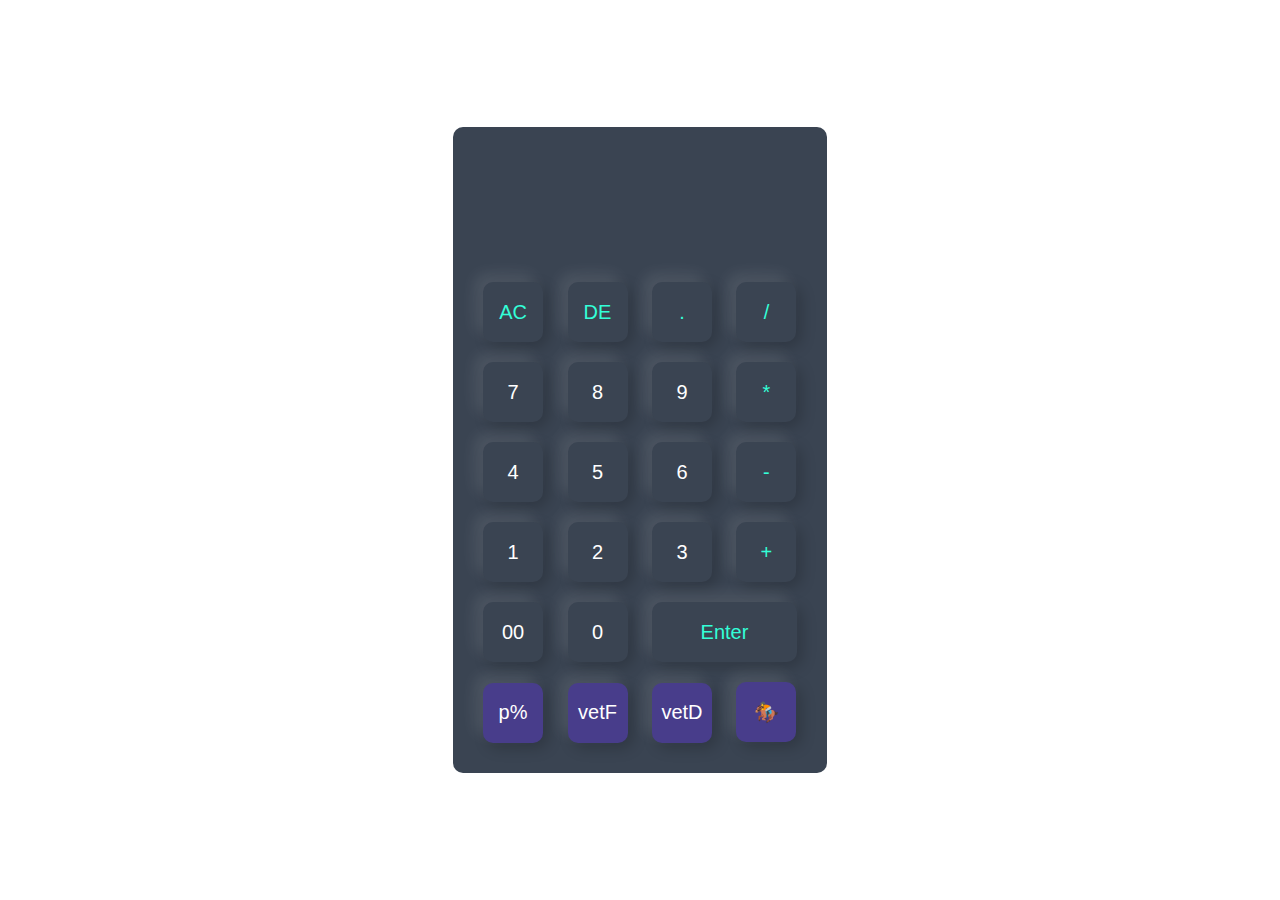
==== CalculatorVet/calculator.html @ 5a14199a "Update calculator.html" ====
<!DOCTYPE html>
<html>
    <head>
        <meta charset="UTF-8">
        <title>Calculator Vet 📱💥</title>
        <link rel="stylesheet" href="calculator.css">
        <meta name="viewport" content="width=device-width, initial-scale=1.0, maximum-scale=1, user-scalable=yes"/>
    </head>
    <body> 
        <div class="container">
            <div class="calculator">
                <form>
                    <!--Row 0 (mode)-->
                    <div class="mode">
                        <input type="text" name="mode" id="mode">
                    </div>                   
                    <!--Row 0 (display)-->
                    <div class="display">
                        <input type="text" name="display" id="display">
                    </div>
                    <!--Row 1-->
                    <div>
                        <input type="button" value="AC" class="operator" onclick="restart()"> <!--column 1-->
                        <input type="button" value="DE" class="operator" onclick="backspace()"> <!--column 2-->
                        <input type="button" value="."  class="operator" onclick="display.value +='.'"> <!--column 3-->
                        <input type="button" value="/"  class="operator" onclick="display.value +='/'"> <!--column 4-->
                    </div>
                    <!--Row 2-->
                    <div>
                        <input type="button" value="7" onclick="display.value +='7'"> 
                        <input type="button" value="8" onclick="display.value +='8'"> 
                        <input type="button" value="9" onclick="display.value +='9'"> 
                        <input type="button" value="*" class="operator" onclick="display.value +='*'"> 
                    </div>
                    <!--Row 3-->
                    <div>
                        <input type="button" value="4" onclick="display.value +='4'"> 
                        <input type="button" value="5" onclick="display.value +='5'"> 
                        <input type="button" value="6" onclick="display.value +='6'"> 
                        <input type="button" value="-" class="operator" onclick="display.value +='-'"> 
                    </div>
                    <!--Row 4-->
                    <div>
                        <input type="button" value="1" onclick="display.value +='1'"> 
                        <input type="button" value="2" onclick="display.value +='2'"> 
                        <input type="button" value="3" onclick="display.value +='3'"> 
                        <input type="button" value="+" class="operator" onclick="display.value +='+'"> 
                    </div>      
                    <!--Row 5 (3 buttons)-->
                    <div>
                        <input type="button" value="00" onclick="display.value +='00'"> 
                        <input type="button" value="0" onclick="display.value +='0'"> 
                        <input type="button" value="Enter" class="equalOperator operator"
                        onclick="calculate()"> 
                    </div>   
                    <!--Row 6 (mode options)-->
                    <div>
                        <input type="button" value="p%" id="mode1" class="modeStyle" onclick="selectMode(this.id)">  
                        <input type="button" value="vetF" class="modeStyle" onclick="veterinary(this.id)">
                        <input type="button" value="vetD" class="modeStyle" onclick="display.value =''">
                        <input type="button" value="🏇" id="mode4" class="modeStyle" onclick="selectMode(this.id)">
                    </div>                
                </form>
            </div>
        </div>   
        <script src="js/calculator.js"></script>
    </body>
</html>
---- CalculatorVet/calculator.css ----
*{
    margin: 0;
    padding: 0;
    font-family: 'Poppins', sans-serif;
    box-sizing: border-box;
}
.container{
    width: 100%;
    height: 100vh;
    color: #e3f9ff;
    display: flex;
    align-items: center;
    justify-content: center;
}
.calculator{
    background: #3a4452;
    padding: 20px;
    border-radius: 10px;
}
.calculator form input{
    border: 0;
    outline: 0;
    width: 60px;
    height: 60px;
    border-radius: 10px;
    box-shadow: 
    -8px -8px 15px rgb(255, 255, 255, 0.1),
    5px 5px 15px rgb(0, 0, 0, 0.2);
    background: transparent;
    font-size: 20px;
    color: white;
    cursor: pointer;
    margin: 10px;
}
form .mode{
    width : 100%;
    display: flex;
}
form .mode input{
    height: 20px;
    justify-content: flex-end;
    margin-bottom: 5px;
    text-align: left;
    color: #0eff;
    flex: 1;
    font-size: 18px;
    box-shadow: none;
}
form .mode input#mode{
    font-size: 18px;
}
form .display{
    display: flex;
    justify-content: flex-end;
    margin: 5px 0;
}
form .display input{
    text-align: right;
    flex: 1;
    font-size: 45px;
    box-shadow: none;
}
form input.equalOperator{
    width: 145px;
}
form input.operator{
    color: #33ffd8;
}
form input.modeStyle{
    background-color: darkslateblue;
}
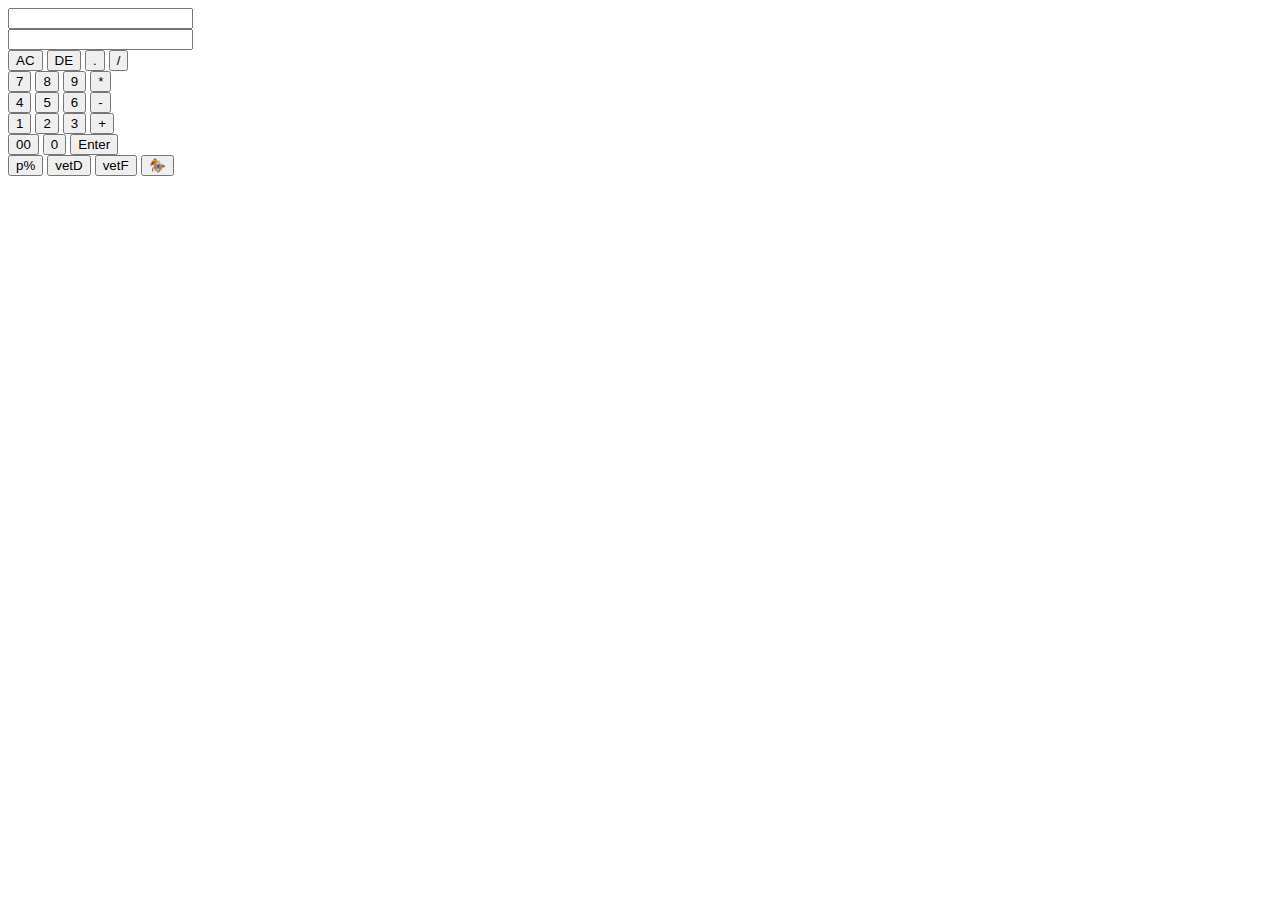
==== commit d9dc8940: "Update calculator.html" ====
--- a/CalculatorVet/calculator.html
+++ b/CalculatorVet/calculator.html
@@ -3,7 +3,7 @@
     <head>
         <meta charset="UTF-8">
         <title>Calculator Vet 📱💥</title>
-        <link rel="stylesheet" href="calculator.css">
+        <link rel="stylesheet" href="calculatorvet.css">
         <meta name="viewport" content="width=device-width, initial-scale=1.0, maximum-scale=1, user-scalable=yes"/>
     </head>
     <body> 
@@ -44,7 +44,7 @@
                         <input type="button" value="1" onclick="display.value +='1'"> 
                         <input type="button" value="2" onclick="display.value +='2'"> 
                         <input type="button" value="3" onclick="display.value +='3'"> 
-                        <input type="button" value="+" class="operator" onclick="display.value +='+'"> 
+                        <input type="button" value="+" class="operator" onclick="display.value +='='"> 
                     </div>      
                     <!--Row 5 (3 buttons)-->
                     <div>
@@ -56,13 +56,13 @@
                     <!--Row 6 (mode options)-->
                     <div>
                         <input type="button" value="p%" id="mode1" class="modeStyle" onclick="selectMode(this.id)">  
-                        <input type="button" value="vetF" class="modeStyle" onclick="veterinary(this.id)">
-                        <input type="button" value="vetD" class="modeStyle" onclick="display.value =''">
+                        <input type="button" value="vetD" id="mode2" class="modeStyle" onclick="selectMode(this.id)">
+                        <input type="button" value="vetF" class="modeStyle" onclick="display.value =''">
                         <input type="button" value="🏇" id="mode4" class="modeStyle" onclick="selectMode(this.id)">
                     </div>                
                 </form>
             </div>
         </div>   
-        <script src="js/calculator.js"></script>
+        <script src="calculatorvet.js"></script>
     </body>
 </html>
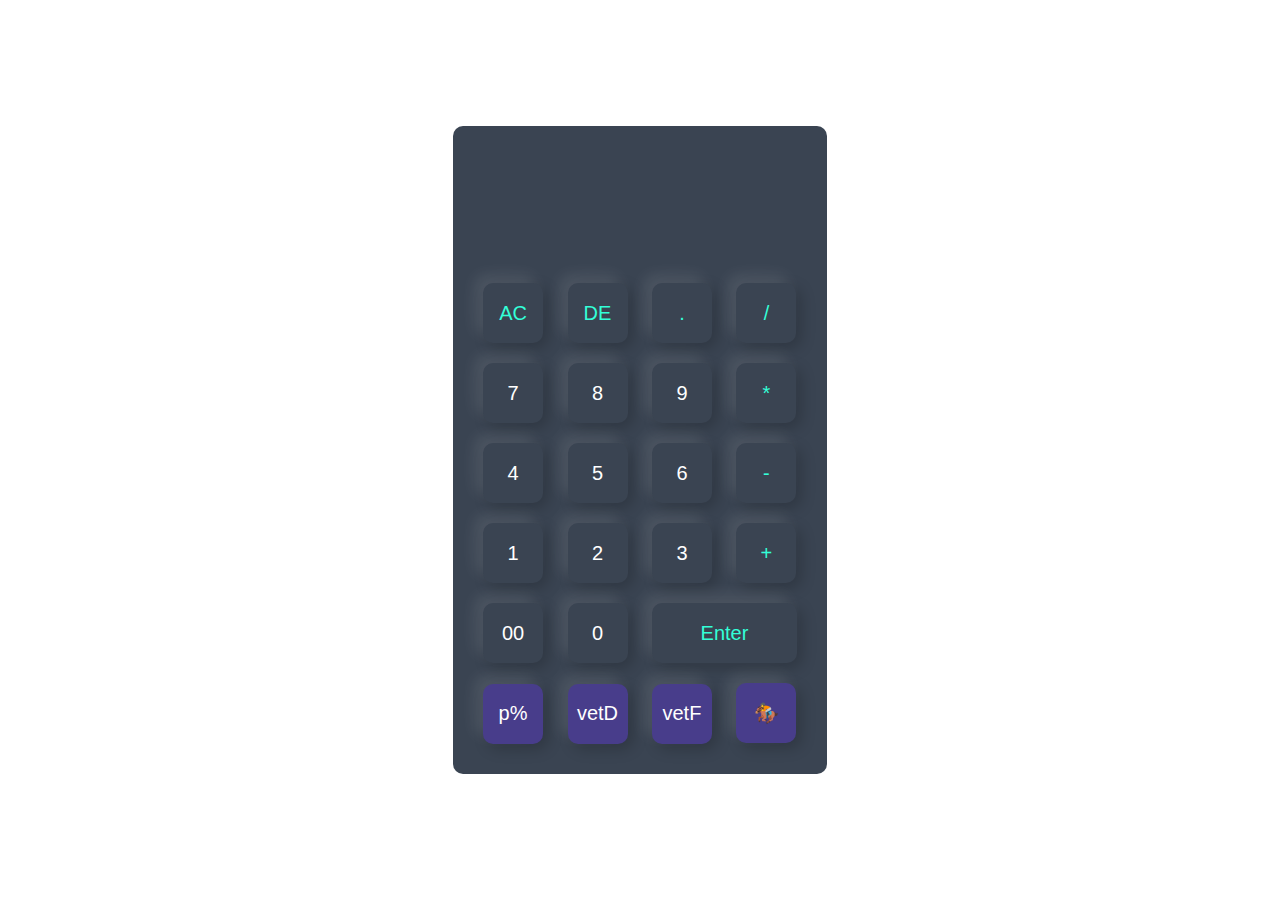
==== commit b105dcd4: "Update calculator.html" ====
--- a/CalculatorVet/calculator.html
+++ b/CalculatorVet/calculator.html
@@ -3,7 +3,7 @@
     <head>
         <meta charset="UTF-8">
         <title>Calculator Vet 📱💥</title>
-        <link rel="stylesheet" href="calculatorvet.css">
+        <link rel="stylesheet" href="calculator.css">
         <meta name="viewport" content="width=device-width, initial-scale=1.0, maximum-scale=1, user-scalable=yes"/>
     </head>
     <body> 
--- a/CalculatorVet/calculator.css
+++ b/CalculatorVet/calculator.css
@@ -0,0 +1,71 @@
+*{
+    margin: 0;
+    padding: 0;
+    font-family: 'Poppins', sans-serif;
+    box-sizing: border-box;
+}
+.container{
+    width: 100%;
+    height: 100vh;
+    color: #e3f9ff;
+    display: flex;
+    align-items: center;
+    justify-content: center;
+}
+.calculator{
+    background: #3a4452;
+    padding: 20px;
+    border-radius: 10px;
+}
+.calculator form input{
+    border: 0;
+    outline: 0;
+    width: 60px;
+    height: 60px;
+    border-radius: 10px;
+    box-shadow: 
+    -8px -8px 15px rgb(255, 255, 255, 0.1),
+    5px 5px 15px rgb(0, 0, 0, 0.2);
+    background: transparent;
+    font-size: 20px;
+    color: white;
+    cursor: pointer;
+    margin: 10px;
+}
+form .mode{
+    width : 100%;
+    display: flex;
+}
+form .mode input{
+    height: 22px;
+    border-radius: 1px;
+    justify-content: flex-end;
+    margin-bottom: 5px;
+    text-align: left;
+    color: #0eff;
+    flex: 1;
+    box-shadow: none;
+}
+form .mode input#mode{
+    font-size: 17px;
+}
+form .display{
+    display: flex;
+    justify-content: flex-end;
+    margin: 5px 0;
+}
+form .display input{
+    text-align: right;
+    flex: 1;
+    font-size: 45px;
+    box-shadow: none;
+}
+form input.equalOperator{
+    width: 145px;
+}
+form input.operator{
+    color: #33ffd8;
+}
+form input.modeStyle{
+    background-color: darkslateblue;
+}
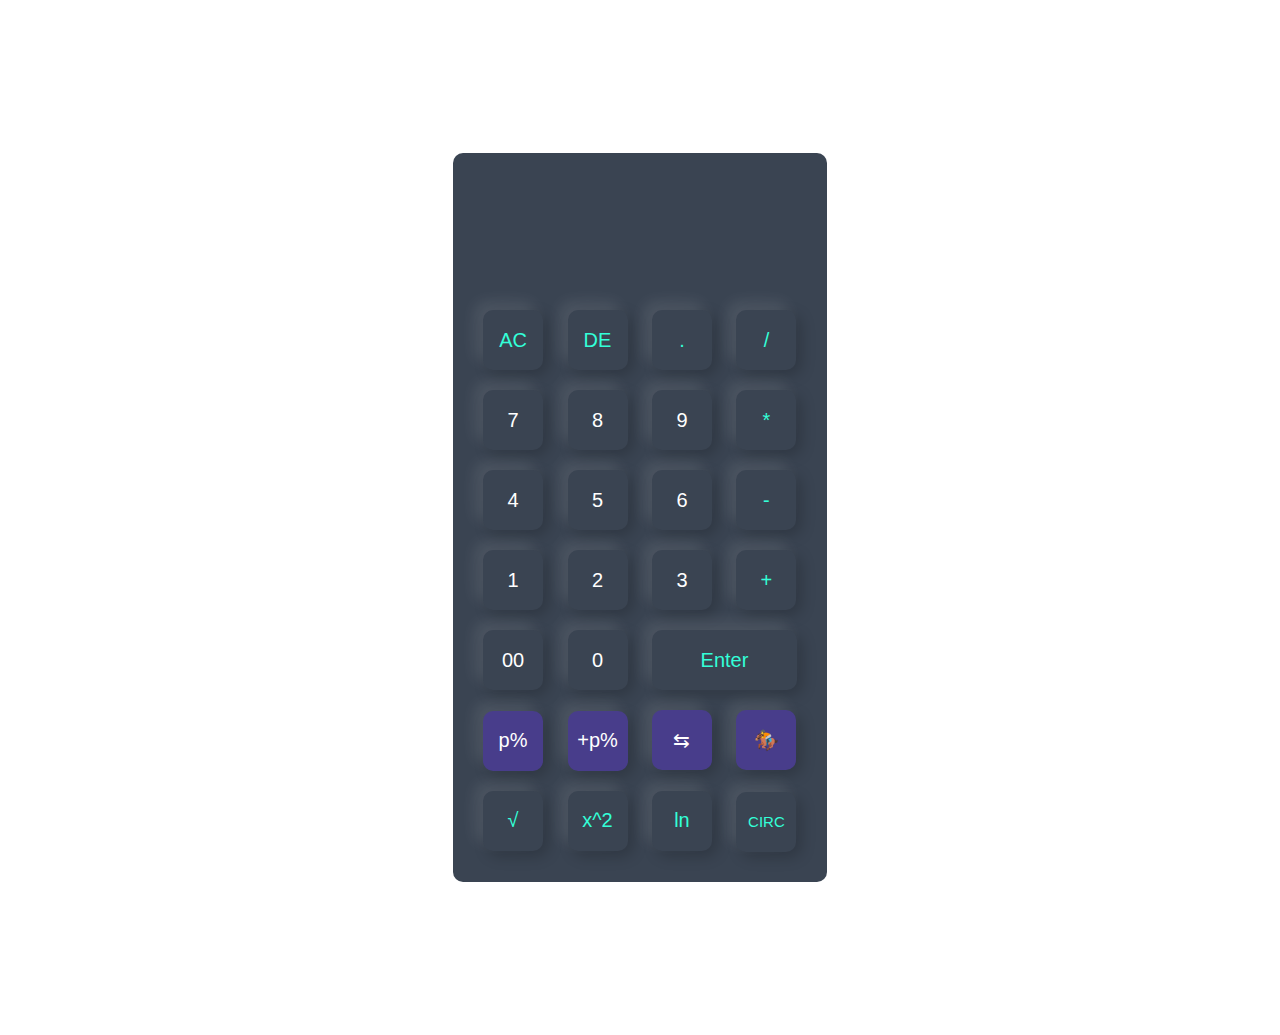
==== commit 63f12ba7: "Update calculator.html" ====
--- a/CalculatorVet/calculator.html
+++ b/CalculatorVet/calculator.html
@@ -44,7 +44,7 @@
                         <input type="button" value="1" onclick="display.value +='1'"> 
                         <input type="button" value="2" onclick="display.value +='2'"> 
                         <input type="button" value="3" onclick="display.value +='3'"> 
-                        <input type="button" value="+" class="operator" onclick="display.value +='='"> 
+                        <input type="button" value="+" class="operator" onclick="display.value +='+'"> 
                     </div>      
                     <!--Row 5 (3 buttons)-->
                     <div>
@@ -56,13 +56,21 @@
                     <!--Row 6 (mode options)-->
                     <div>
                         <input type="button" value="p%" id="mode1" class="modeStyle" onclick="selectMode(this.id)">  
-                        <input type="button" value="vetD" id="mode2" class="modeStyle" onclick="selectMode(this.id)">
-                        <input type="button" value="vetF" class="modeStyle" onclick="display.value =''">
+                        <input type="button" value="+p%" id="mode2" class="modeStyle" onclick="selectMode(this.id)">
+
+                        <input type="button" value="⇆" class="modeStyle" onclick="display.value =''">
                         <input type="button" value="🏇" id="mode4" class="modeStyle" onclick="selectMode(this.id)">
-                    </div>                
+                    </div>      
+                    <!--Row 7 (Other options)-->
+                    <div>
+                        <input type="button" value="√" id="squareRoot" class="operator" onclick="selectMode(this.id)"> 
+                        <input type="button" value="x^2" id="squared" class="operator" onclick="selectMode(this.id)"> 
+                        <input type="button" value="ln" id="ln" class="operator" onclick="selectMode(this.id)"> 
+                        <input type="button" value="CIRC" id="circ" class="operator" onclick="selectMode(this.id)"> 
+                    </div> 
                 </form>
             </div>
         </div>   
-        <script src="calculatorvet.js"></script>
+        <script src="js/calculator.js"></script>
     </body>
 </html>
--- a/CalculatorVet/calculator.css
+++ b/CalculatorVet/calculator.css
@@ -6,7 +6,7 @@
 }
 .container{
     width: 100%;
-    height: 100vh;
+    height: 115vh;
     color: #e3f9ff;
     display: flex;
     align-items: center;
@@ -47,7 +47,7 @@
     box-shadow: none;
 }
 form .mode input#mode{
-    font-size: 17px;
+    font-size: 18px;
 }
 form .display{
     display: flex;
@@ -66,6 +66,9 @@
 form input.operator{
     color: #33ffd8;
 }
+form input#circ{
+    font-size: 15px;
+}
 form input.modeStyle{
     background-color: darkslateblue;
 }
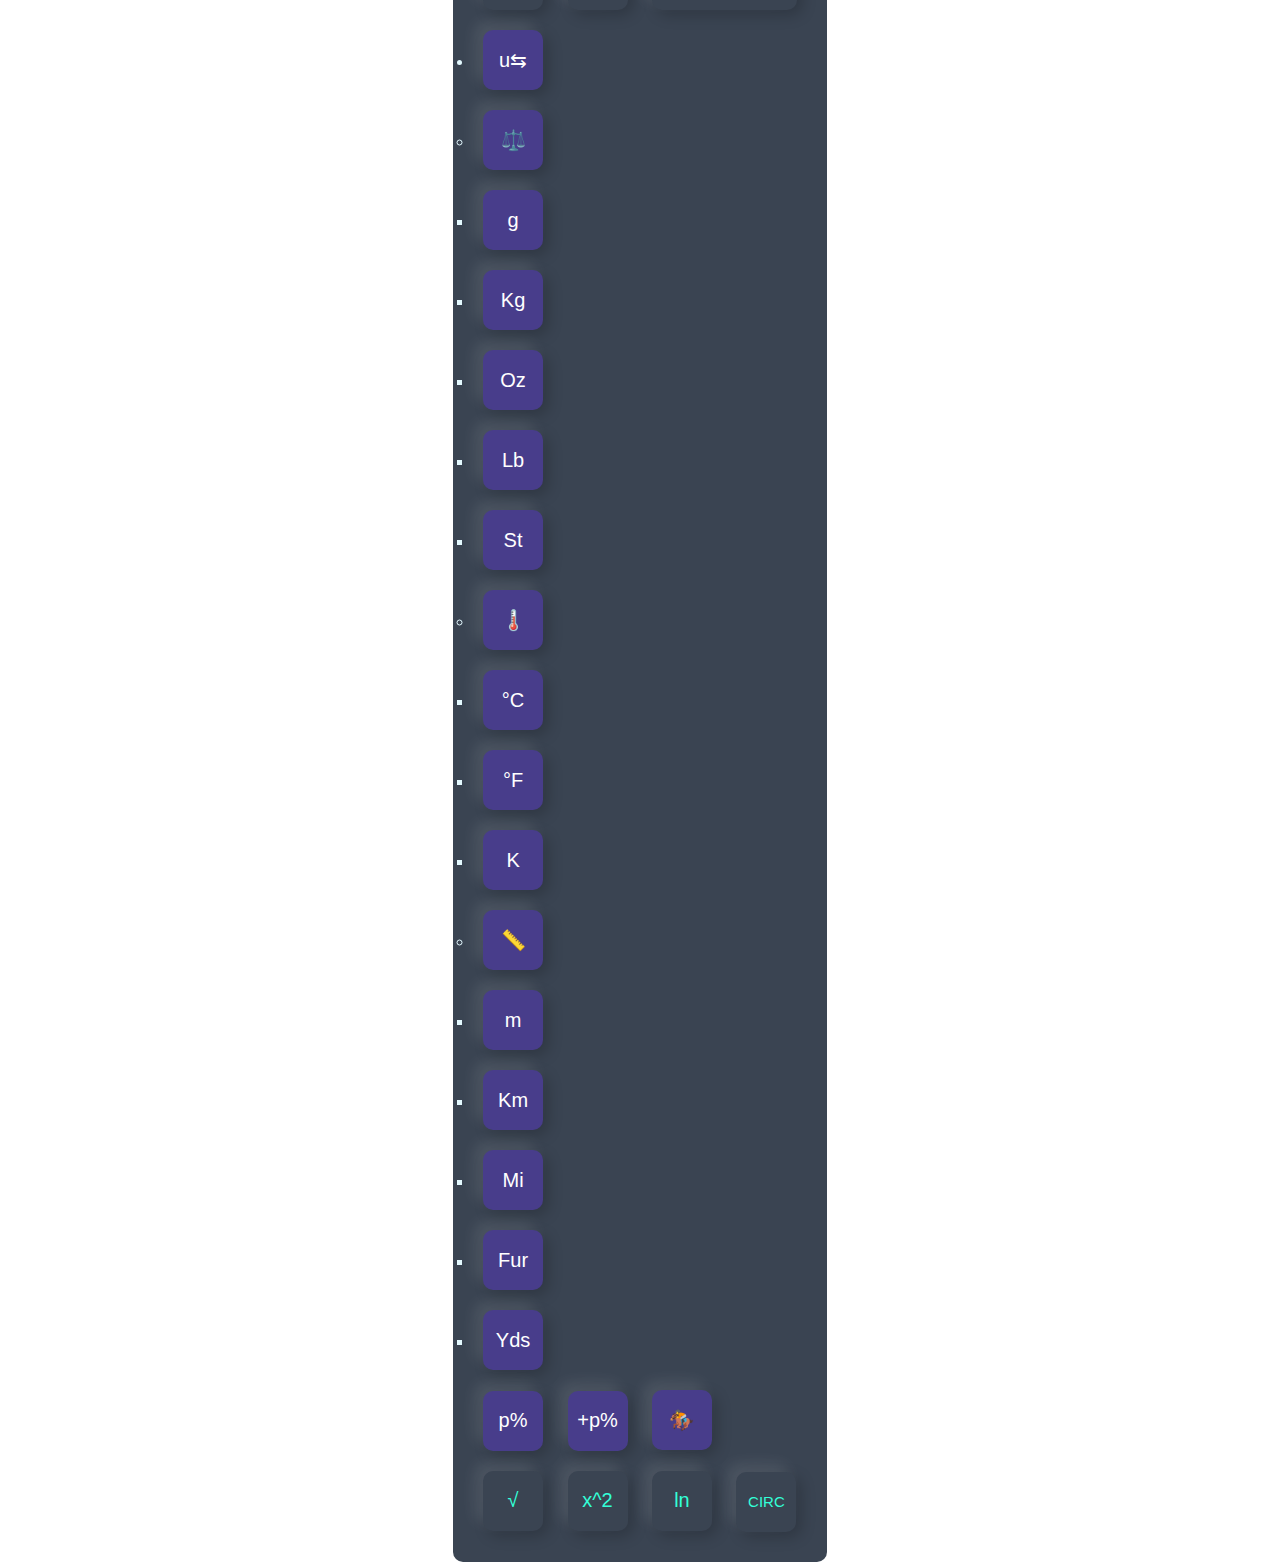
==== commit 4a0be1f9: "Update calculator.html" ====
--- a/CalculatorVet/calculator.html
+++ b/CalculatorVet/calculator.html
@@ -55,11 +55,44 @@
                     </div>   
                     <!--Row 6 (mode options)-->
                     <div>
-                        <input type="button" value="p%" id="mode1" class="modeStyle" onclick="selectMode(this.id)">  
-                        <input type="button" value="+p%" id="mode2" class="modeStyle" onclick="selectMode(this.id)">
-
-                        <input type="button" value="⇆" class="modeStyle" onclick="display.value =''">
-                        <input type="button" value="🏇" id="mode4" class="modeStyle" onclick="selectMode(this.id)">
+                        <ul class="conversorMenu">
+                            <li>
+                                <input type="button" value="u⇆" id="modeConversor" class="modeStyle" onclick="selectMode(this.id)">
+                                <ul>
+                                    <li>
+                                        <input type="button" value="⚖️" class="modeStyle">
+                                        <ul>
+                                            <li><input type="button" value="g" id="convGs" class="modeStyle" onclick="selectMode(this.id)"></li>
+                                            <li><input type="button" value="Kg" id="convKg" class="modeStyle" onclick="selectMode(this.id)"></li>
+                                            <li><input type="button" value="Oz" id="convOz" class="modeStyle" onclick="selectMode(this.id)"></li>
+                                            <li><input type="button" value="Lb" id="convLb" class="modeStyle" onclick="selectMode(this.id)"></li>
+                                            <li><input type="button" value="St" id="convSt" class="modeStyle" onclick="selectMode(this.id)"></li>
+                                        </ul>                
+                                    </li>
+                                    <li>
+                                        <input type="button" value="🌡️" class="modeStyle">
+                                        <ul>
+                                            <li><input type="button" value="°C" id="convC" class="modeStyle" onclick="selectMode(this.id)"></li>
+                                            <li><input type="button" value="°F" id="convF" class="modeStyle" onclick="selectMode(this.id)"></li>
+                                            <li><input type="button" value="K" id="convK" class="modeStyle" onclick="selectMode(this.id)"></li>
+                                        </ul>
+                                    </li>
+                                    <li>
+                                        <input type="button" value="📏" class="modeStyle" onclick="display.value =''">
+                                        <ul>
+                                            <li><input type="button" value="m" class="modeStyle" onclick="display.value =''"></li>
+                                            <li><input type="button" value="Km" alt="meters" class="modeStyle" onclick="display.value =''"></li>
+                                            <li><input type="button" value="Mi" alt="furlogs" class="modeStyle" onclick="display.value =''"></li>
+                                            <li><input type="button" value="Fur" alt="miles" class="modeStyle" onclick="display.value =''"></li>
+                                            <li><input type="button" value="Yds" class="modeStyle" onclick="display.value =''"></li>
+                                        </ul>
+                                    </li>
+                                </ul>
+                            </li>
+                            <input type="button" value="p%" id="mode1" class="modeStyle" onclick="selectMode(this.id)">
+                            <input type="button" value="+p%" id="mode2" class="modeStyle" onclick="selectMode(this.id)">
+                            <input type="button" value="🏇" id="mode4" class="modeStyle" onclick="selectMode(this.id)">
+                        </ul>
                     </div>      
                     <!--Row 7 (Other options)-->
                     <div>
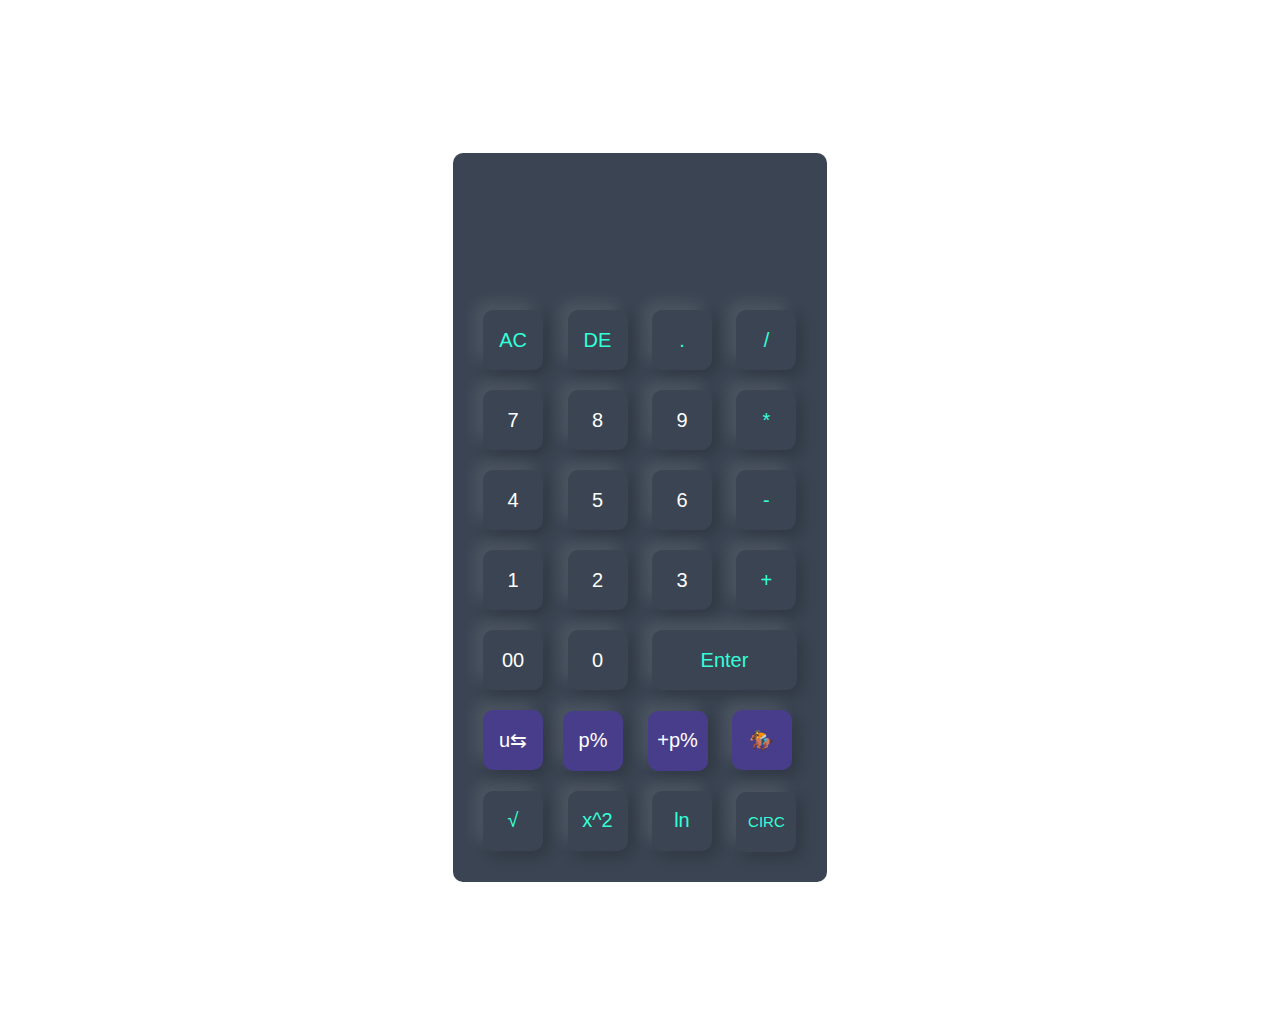
==== commit 7e27f8f3: "Update calculator.html" ====
--- a/CalculatorVet/calculator.html
+++ b/CalculatorVet/calculator.html
@@ -50,8 +50,7 @@
                     <div>
                         <input type="button" value="00" onclick="display.value +='00'"> 
                         <input type="button" value="0" onclick="display.value +='0'"> 
-                        <input type="button" value="Enter" class="equalOperator operator"
-                        onclick="calculate()"> 
+                        <input type="button" value="Enter" class="equalOperator operator" id="enter" onclick="selectMode(this.id)"> 
                     </div>   
                     <!--Row 6 (mode options)-->
                     <div>
@@ -63,35 +62,35 @@
                                         <input type="button" value="⚖️" class="modeStyle">
                                         <ul>
                                             <li><input type="button" value="g" id="convGs" class="modeStyle" onclick="selectMode(this.id)"></li>
-                                            <li><input type="button" value="Kg" id="convKg" class="modeStyle" onclick="selectMode(this.id)"></li>
-                                            <li><input type="button" value="Oz" id="convOz" class="modeStyle" onclick="selectMode(this.id)"></li>
-                                            <li><input type="button" value="Lb" id="convLb" class="modeStyle" onclick="selectMode(this.id)"></li>
-                                            <li><input type="button" value="St" id="convSt" class="modeStyle" onclick="selectMode(this.id)"></li>
+                                            <li><input type="button" value="mg" id="convMg" class="modeStyle" onclick="selectMode(this.id)"></li>
+                                            <li><input type="button" value="µg " id="convMcg" class="modeStyle" onclick="selectMode(this.id)"></li>
+                                            <li><input type="button" value="UI" id="convUI" class="modeStyle" onclick="selectMode(this.id)"></li>
+                                            <li><input type="button" value="ppm" id="convPPM" class="modeStyle" onclick="selectMode(this.id)"></li>
                                         </ul>                
                                     </li>
                                     <li>
                                         <input type="button" value="🌡️" class="modeStyle">
                                         <ul>
-                                            <li><input type="button" value="°C" id="convC" class="modeStyle" onclick="selectMode(this.id)"></li>
-                                            <li><input type="button" value="°F" id="convF" class="modeStyle" onclick="selectMode(this.id)"></li>
-                                            <li><input type="button" value="K" id="convK" class="modeStyle" onclick="selectMode(this.id)"></li>
+                                            <li class="subMenu"><input type="button" value="°C" id="convC" class="modeStyle" onclick="selectMode(this.id)"></li>
+                                            <li class="subMenu"><input type="button" value="°F" id="convF" class="modeStyle" onclick="selectMode(this.id)"></li>
+                                            <li class="subMenu"><input type="button" value="K" id="convK" class="modeStyle" onclick="selectMode(this.id)"></li>
                                         </ul>
                                     </li>
                                     <li>
                                         <input type="button" value="📏" class="modeStyle" onclick="display.value =''">
                                         <ul>
-                                            <li><input type="button" value="m" class="modeStyle" onclick="display.value =''"></li>
-                                            <li><input type="button" value="Km" alt="meters" class="modeStyle" onclick="display.value =''"></li>
-                                            <li><input type="button" value="Mi" alt="furlogs" class="modeStyle" onclick="display.value =''"></li>
-                                            <li><input type="button" value="Fur" alt="miles" class="modeStyle" onclick="display.value =''"></li>
-                                            <li><input type="button" value="Yds" class="modeStyle" onclick="display.value =''"></li>
+                                            <li><input type="button" value="m" id="convM" class="modeStyle" onclick="selectMode(this.id)"></li>
+                                            <li><input type="button" value="Km" id="convKm" class="modeStyle" onclick="selectMode(this.id)"></li>
+                                            <li><input type="button" value="Mi" id="convMi" class="modeStyle" onclick="selectMode(this.id)"></li>
+                                            <li><input type="button" value="Ft" id="convFt" class="modeStyle" onclick="selectMode(this.id)"></li>
+                                            <li><input type="button" value="Yd" id="convYd" class="modeStyle" onclick="selectMode(this.id)"></li>
                                         </ul>
                                     </li>
-                                </ul>
+                                </ul> 
                             </li>
-                            <input type="button" value="p%" id="mode1" class="modeStyle" onclick="selectMode(this.id)">
-                            <input type="button" value="+p%" id="mode2" class="modeStyle" onclick="selectMode(this.id)">
-                            <input type="button" value="🏇" id="mode4" class="modeStyle" onclick="selectMode(this.id)">
+                            <input type="button" value="p%" id="modePerc" class="modeStyle" onclick="selectMode(this.id)">
+                            <input type="button" value="+p%" id="modeAddPerc" class="modeStyle" onclick="selectMode(this.id)">
+                            <input type="button" value="🏇" id="modeRacing" class="modeStyle" onclick="selectMode(this.id)">
                         </ul>
                     </div>      
                     <!--Row 7 (Other options)-->
--- a/CalculatorVet/calculator.css
+++ b/CalculatorVet/calculator.css
@@ -67,8 +67,42 @@
     color: #33ffd8;
 }
 form input#circ{
-    font-size: 15px;
+    font-size: 15px;   
 }
 form input.modeStyle{
     background-color: darkslateblue;
 }
+ul, ol{
+    list-style: none;
+}
+.conversorMenu li{
+    display: inline-block;
+}
+.conversorMenu > li{
+    float: left;
+}
+.conversorMenu li ul{
+    display: none;
+    position: absolute;
+}
+.conversorMenu li:hover > ul{
+    display: inline-block;
+}
+.conversorMenu li ul li input:hover{
+    background-color: #2f8333;
+    display: inline-block;
+}
+.conversorMenu li ul li{
+    position: relative;
+}
+.conversorMenu li ul li ul{
+    right: -2px;
+}
+.conversorMenu li ul li ul li{
+    display: block;
+    top: -400px;
+}
+.conversorMenu li ul li ul li.subMenu{
+    display: block;
+    top: -240px;
+}
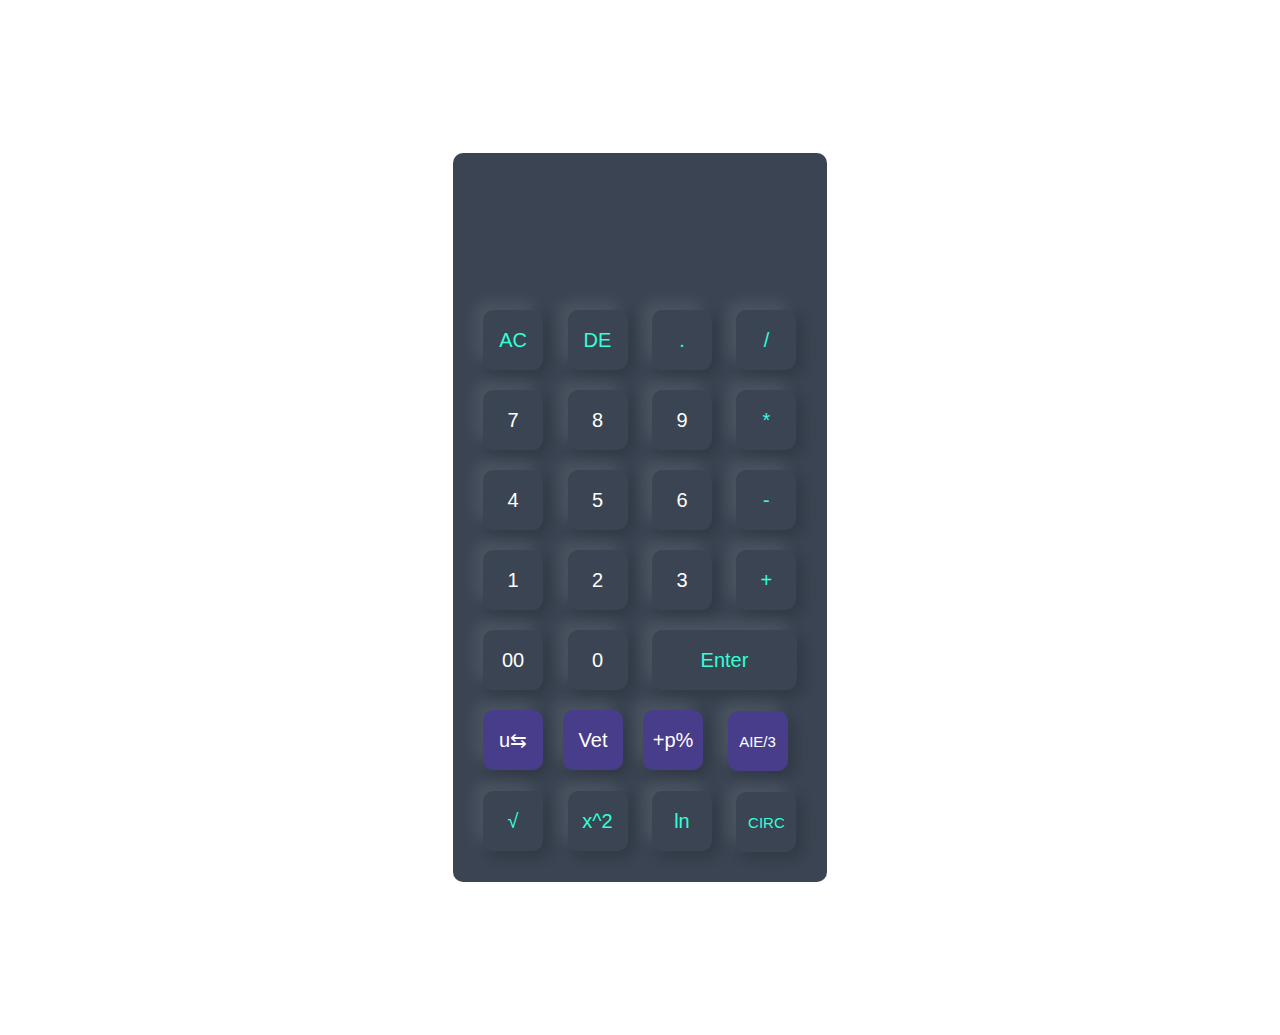
==== commit d96672f9: "Update calculator.html" ====
--- a/CalculatorVet/calculator.html
+++ b/CalculatorVet/calculator.html
@@ -53,14 +53,16 @@
                         <input type="button" value="Enter" class="equalOperator operator" id="enter" onclick="selectMode(this.id)"> 
                     </div>   
                     <!--Row 6 (mode options)-->
-                    <div>
+                    <div> 
+                        <!--Conversor Menu (u⇆): horizontal menu, vertical submenu-->
                         <ul class="conversorMenu">
                             <li>
                                 <input type="button" value="u⇆" id="modeConversor" class="modeStyle" onclick="selectMode(this.id)">
                                 <ul>
                                     <li>
+                                        <!---Vertical menu-->
                                         <input type="button" value="⚖️" class="modeStyle">
-                                        <ul>
+                                        <ul> <!--Hasta acá, oculto salvo con hover-->
                                             <li><input type="button" value="g" id="convGs" class="modeStyle" onclick="selectMode(this.id)"></li>
                                             <li><input type="button" value="mg" id="convMg" class="modeStyle" onclick="selectMode(this.id)"></li>
                                             <li><input type="button" value="µg " id="convMcg" class="modeStyle" onclick="selectMode(this.id)"></li>
@@ -88,17 +90,34 @@
                                     </li>
                                 </ul> 
                             </li>
-                            <input type="button" value="p%" id="modePerc" class="modeStyle" onclick="selectMode(this.id)">
+                        </ul>
+                        <!--Vet Menu (Vet)-->
+                        <ul class="vetMenu">
+                            <li>
+                                <input type="button" value="Vet" id="vet" class="modeStyle VMenu" onclick="selectMode(this.id)">
+                                <ul>
+                                    <li><input type="button" value="vet2" id="AIE3d" class="modeStyle smallLetter" onclick="selectMode(this.id)"></li>
+                                    <li>
+                                        <input type="button" value="💧FT" id="cf" class="modeStyle smallLetter" onclick="selectMode(this.id)">
+                                            <ul>
+                                                <li><input type="button" value="Perd C" id="FT-PC" class="modeStyle HSubMenu smallestLetter" onclick="selectMode(this.id)"></li>
+                                                <li><input type="button" value="Mant" id="FT-M" class="modeStyle HSubMenu smallestLetter" onclick="selectMode(this.id)"></li>
+                                                <li><input type="button" value="Def P" id="FT-DP" class="modeStyle HSubMenu smallestLetter" onclick="selectMode(this.id)"></li>
+                                            </ul>
+                                    </li>
+                                    <li><input type="button" value="AIE/3" id="AIE3" class="modeStyle smallestLetter" onclick="selectMode(this.id)"></li>
+                                </ul>
+                            </li>
+                        </ul>
                             <input type="button" value="+p%" id="modeAddPerc" class="modeStyle" onclick="selectMode(this.id)">
-                            <input type="button" value="🏇" id="modeRacing" class="modeStyle" onclick="selectMode(this.id)">
-                        </ul>
+                            <input type="button" value="AIE/3" id="AIE3" class="modeStyle smallLetter" onclick="selectMode(this.id)">            
                     </div>      
                     <!--Row 7 (Other options)-->
                     <div>
                         <input type="button" value="√" id="squareRoot" class="operator" onclick="selectMode(this.id)"> 
                         <input type="button" value="x^2" id="squared" class="operator" onclick="selectMode(this.id)"> 
                         <input type="button" value="ln" id="ln" class="operator" onclick="selectMode(this.id)"> 
-                        <input type="button" value="CIRC" id="circ" class="operator" onclick="selectMode(this.id)"> 
+                        <input type="button" value="CIRC" id="circ" class="operator smallLetter" onclick="selectMode(this.id)"> 
                     </div> 
                 </form>
             </div>
--- a/CalculatorVet/calculator.css
+++ b/CalculatorVet/calculator.css
@@ -66,8 +66,11 @@
 form input.operator{
     color: #33ffd8;
 }
-form input#circ{
+form input.smallLetter{
     font-size: 15px;   
+}
+form input.smallestLetter{
+    font-size: 13px;   
 }
 form input.modeStyle{
     background-color: darkslateblue;
@@ -96,12 +99,49 @@
     position: relative;
 }
 .conversorMenu li ul li ul{
-    right: -2px;
+    right: -3px;
 }
 .conversorMenu li ul li ul li{
     display: block;
     top: -400px;
 }
+.vetMenu li{
+    display: block;
+}
+.vetMenu > li{
+    float: left;
+}
+.vetMenu li ul{
+    display: none;
+    position: absolute;
+}
+.vetMenu li:hover > ul{
+    display: block;
+}
+.vetMenu li ul li input:hover{
+    background-color: #c052bb;
+    
+}
+.vetMenu li ul li{
+    position: relative;
+    display: block;
+    top: -320px;
+    right: -3px;
+    
+}
+.vetMenu li ul li ul{
+    right: -80px;
+}
+.vetMenu li ul li ul li{
+    top: -240px;
+    
+}
+.VMenu li{
+    display: block;
+    top: 0;
+    right: 200px;
+    top: -1000px;
+}
 .conversorMenu li ul li ul li.subMenu{
     display: block;
     top: -240px;
